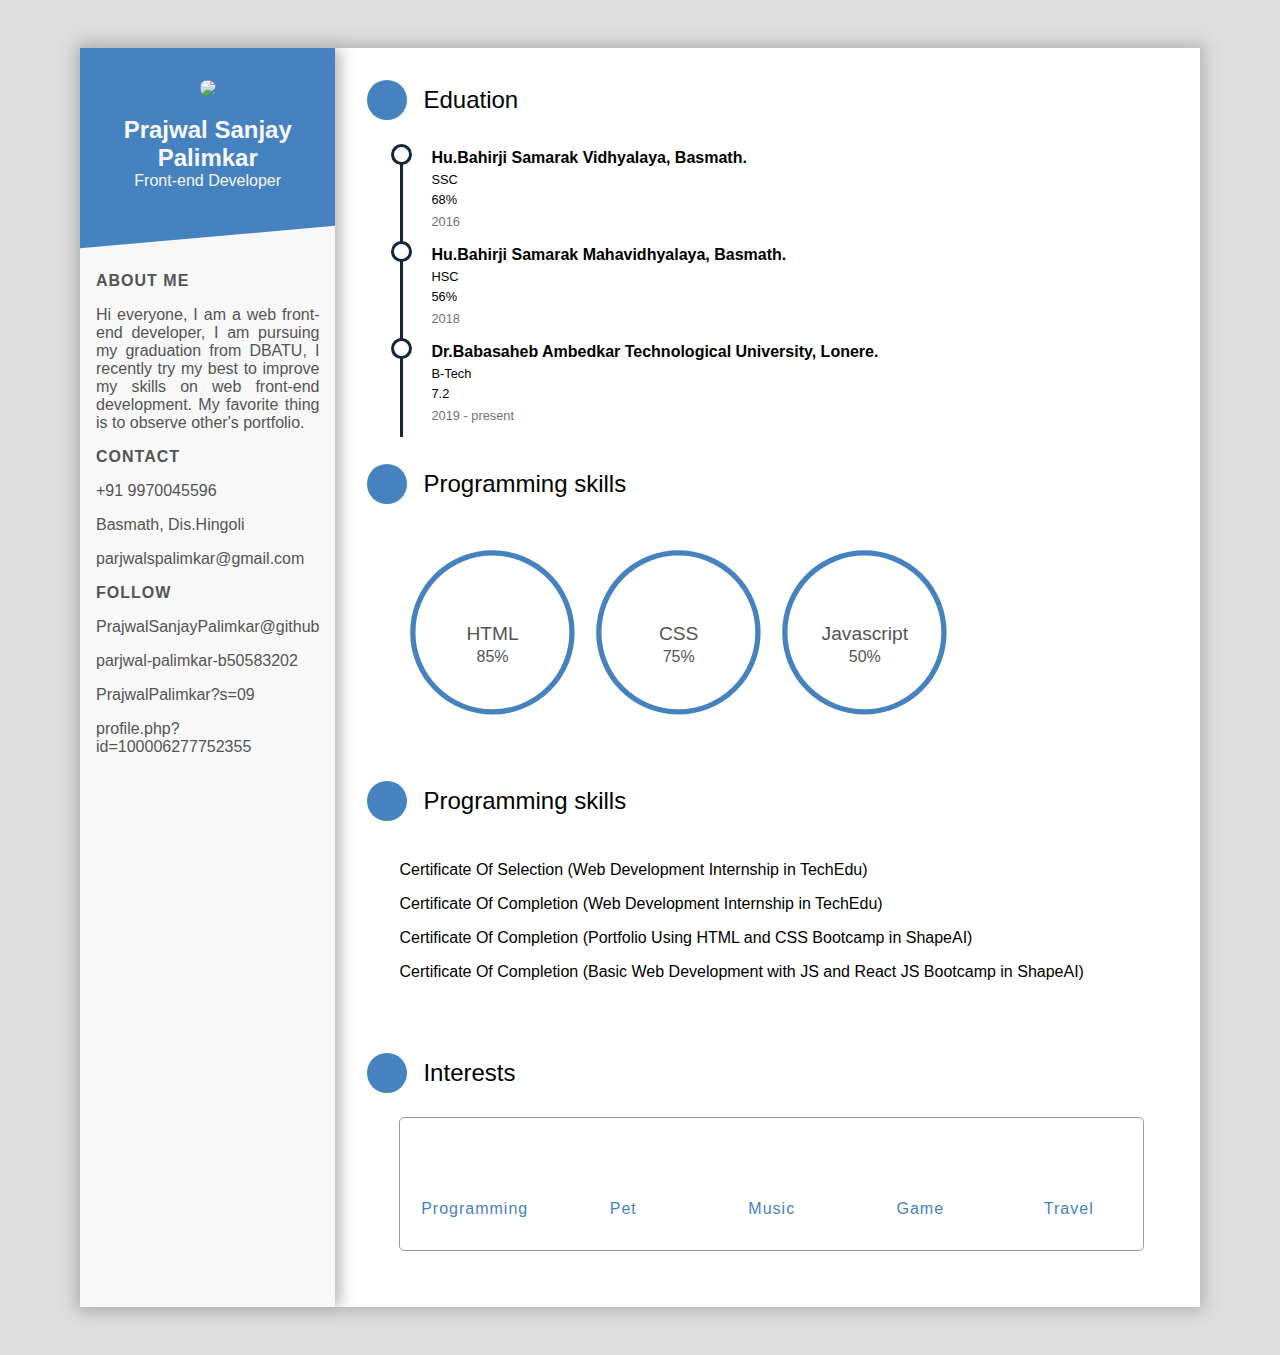
==== index.html @ c0f31a3d "Rename resume.html to index.html" ====
<!DOCTYPE html>
<html lang="en">
<head>
    <meta charset="UTF-8">
    <meta http-equiv="X-UA-Compatible" content="IE=edge">
    <meta name="viewport" content="width=device-width, initial-scale=1.0">
    <script src="https://kit.fontawesome.com/4189f698d1.js" crossorigin="anonymous"></script>
    <link rel="stylesheet" href="style.css">
    <title>Resume Web Page</title>
</head>
<body>
    <div class="wrapper">
        <div class="intro">
          <div class="profile">
            <div class="photo">
              <img src="https://i.imgur.com/zh9eNsh.jpg">
            </div>
            <div class="bio">
              <h1 class="name">Prajwal Sanjay Palimkar</h1>
              <p class="profession">Front-end Developer</p>
            </div>
          </div>
          <div class="intro-section about">
            <h1 class="title">about me</h1>
            <p class="paragraph">
              Hi everyone, I am a web front-end developer, I am pursuing my graduation from DBATU, I recently try my best to improve my skills on web front-end development. My favorite thing is to observe other's portfolio.
            </p>
          </div>
          <div class="intro-section contact">
            <h1 class="title">Contact</h1>
            <div class="info-section">
              <i class="fas fa-phone"></i>
              <span>+91 9970045596</span>
            </div>
            <div class="info-section">
              <i class="fas fa-map-marker-alt"></i>
              <span>Basmath, Dis.Hingoli</span>
            </div>
            <div class="info-section">
              <i class="fas fa-envelope"></i>
              <span>parjwalspalimkar@gmail.com</span>
            </div>
          </div>
          <div class="intro-section follow">
            <h1 class="title">Follow</h1>
            <div class="info-section link">
              <i class="fab fa-github"></i>
              <a target="_blank" rel="author" href="https://github.com/PrajwalSanjayPalimkar"target=_blank>
                <span>PrajwalSanjayPalimkar@github</span>
              </a>
            </div>
            <div class="info-section link">
              <i class="fab fa-linkedin"></i>
              <a target="_blank" rel="author" href="https://www.linkedin.com/in/parjwal-palimkar-b50583202"target=_blank>
                <span>parjwal-palimkar-b50583202</span>
              </a>
            </div>
            <div class="info-section link">
              <i class="fab fa-twitter"></i>
              <a target="_blank" rel="author" href="https://twitter.com/PrajwalPalimkar?s=09"target=_blank>
                <span>PrajwalPalimkar?s=09</span>
              </a>
            </div>
            <div class="info-section link">
              <i class="fab fa-facebook"></i>
              <a target="_blank" rel="author" href="https://www.facebook.com/profile.php?id=100006277752355"target=_blank>
                <span>profile.php?id=100006277752355</span>
              </a>
            </div>
          </div>
        </div>
        <div class="detail">
          <div class="detail-section edu">
            <div class="detail-title">
              <div class="title-icon">
                <i class="fas fa-user-graduate"></i>
              </div>
              <span>Eduation</span>
            </div>
            <div class="detail-content">
              <div class="timeline-block">
                <h1>Hu.Bahirji Samarak Vidhyalaya, Basmath.</h1>
                <p>SSC</p>
                <p>68%</p>
                <time>2016</time>
              </div>
              <div class="timeline-block">
                <h1>Hu.Bahirji Samarak Mahavidhyalaya, Basmath.</h1>
                <p>HSC</p>
                <p>56%</p>
                <time>2018</time>
              </div>
              <div class="timeline-block">
                <h1>Dr.Babasaheb Ambedkar Technological University, Lonere.</h1>
                <p>B-Tech</p>
                <p>7.2</p>
                <time>2019 - present</time>
              </div>
            </div>
          </div>
           <div class="detail-section tool-skill">
            <div class="detail-title">
              <div class="title-icon">
                <i class="fas fa-laptop-code"></i>
              </div>
              <span>Programming skills</span>
            </div>
            <div class="detail-content">
              <ul class="tool-list">
                <li>
                  <svg viewbox="0 0 100 100">
                    <circle cx="50" cy="50" r="45"></circle>
                    <circle class="cbar" cx="50" cy="50" r="45" style="--percent: 0.85"></circle>
                  </svg>
                  <span class="tl-name">HTML</span>
                  <span class="tl-exp">85%</span>
                </li>
                <li>
                  <svg viewbox="0 0 100 100">
                    <circle cx="50" cy="50" r="45"></circle>
                    <circle class="cbar" cx="50" cy="50" r="45" style="--percent: 0.75"></circle>
                  </svg>
                  <span class="tl-name">CSS</span>
                  <span class="tl-exp">75%</span>
                </li>
                <li>
                  <svg viewbox="0 0 100 100">
                    <circle cx="50" cy="50" r="45"></circle>
                    <circle class="cbar" cx="50" cy="50" r="45" style="--percent: 0.5"></circle>
                  </svg>
                  <span class="tl-name">Javascript</span>
                  <span class="tl-exp">50%</span>
                </li>
                <li>
              </ul>
            </div>
          </div>
          <div class="detail-section pg-skill">
            <div class="detail-title">
              <div class="title-icon">
                <i class="fas fa-certificate"></i>
              </div>
              <span>Programming skills</span>
            </div>
            <div class="detail-content">
              <ul class="pg-list">
                <li>
                  Certificate Of Selection  (Web Development Internship in TechEdu)
                 </li>
                 <li>
                  Certificate Of Completion  (Web Development Internship in TechEdu)
                  </li>
                <li>
                  Certificate Of Completion  (Portfolio Using HTML and CSS Bootcamp in ShapeAI)
                  </li>
                <li>
                  Certificate Of Completion  (Basic Web Development with JS and React JS Bootcamp in ShapeAI)
                  </li>
              </ul>
            </div>
          </div>
          <div class="detail-section tool-skill">
            <div class="detail-title">   
          </div>
          </div>
          <div class="detail-section interests">
            <div class="detail-title">
              <div class="title-icon">
                <i class="fas fa-heart"></i>
              </div>
              <span>Interests</span>
            </div>
            <div class="detail-content">
              <div class="outer-frame">
                <ul class="favor-list">
                  <li>
                    <i class="fas fa-code"></i>
                    <span>Programming</span>
                  </li>
                  <li>
                    <i class="fas fa-paw"></i>
                    <span>Pet</span>
                  </li>
                  <li>
                    <i class="fas fa-headphones-alt"></i>
                    <span>Music</span>
                  </li>
                  <li>
                    <i class="fas fa-gamepad"></i>
                    <span>Game</span>
                  </li>
                  <li>
                    <i class="fas fa-car-alt"></i>
                    <span>Travel</span>
                  </li>
                </ul>
              </div>
            </div>
          </div>
        </div>
      </div>
</body>
</html>
---- style.css ----
:root {
	--color-gray-light-1: #f8f8f8;
	--color-gray-light-2: #e9e9e9;
	--color-gray-light-3: #dedede;
	--color-gray-dark-1: #545454;
	--color-gray-dark-2: #737373;
	--color-gray-dark-3: #9a9a9a;
	--color-blue-dark-1: #00387f;
	--color-tiffany: #00a6a6;
	--profile-theme: #4682bf;
	--timeline-circle-theme: #14253e;
	--pgbar-length: 100%;
	--MATH-PI: 3.1415px;
	--percent: 100;
}

html {
	font-size: 100%;
    font-family: 'PT Sans', sans-serif;
}

* {
	box-sizing: border-box;
}

body {
	margin: 0;
	padding: 3rem 1rem;
	min-height: 100vh;
	background-color: var(--color-gray-light-3);
}

.wrapper {
	margin: 0 auto;
	max-width: 70rem;
	background-color: var(--color-gray-light-2);
	display: flex;
	box-shadow: 0px 0px 15px 4px #b3b3b3;
}

.intro {
	flex: 0 0 250px;
	background-color: var(--color-gray-light-1);
	box-shadow: 5px 0px 15px 0px #b3b3b3;
	z-index: 5;
}

.profile {
	position: relative;
	background-color: var(--profile-theme);
	padding: 2rem 1rem;
	margin-bottom: 50px;
	text-align: center;
	user-select: none;
}

.profile::after {
	content: " ";
	position: absolute;
	left: 0;
	bottom: -15px;
	width: 100%;
	height: 30px;
	background-color: var(--profile-theme);
	transform: skewY(-5deg);
}

.photo img {
	width: 80%;
	border-radius: 50%;
}

.bio .name {
	font-size: 1.5rem;
	text-align: center;
	color: var(--color-gray-light-1);
	margin: 0;
	margin-top: 1rem;
}

.bio .profession {
	font-size: 1rem;
	text-align: center;
	color: var(--color-gray-light-1);
	margin: 0;
}

.intro-section {
	padding: 0 1rem;
	color: var(--color-gray-dark-1);
}

.intro-section .title {
	font-size: 1rem;
	font-weight: bold;
	text-transform: uppercase;
	letter-spacing: 1px;
}

.about .paragraph {
	text-align: justify;
}

.info-section {
	margin: 1rem 0;
}

.info-section span {
	position: relative;
	transition: all 0.3s;
}

.info-section i {
	color: var(--profile-theme);
	width: 20px;
	height: 20px;
}

.link a {
	text-decoration: none;
	color: inherit;
}

.link span::after {
	position: absolute;
	content: '';
	left: 50%;
	bottom: -3px;
	width: 0;
	height: 2px;
	background-color: var(--profile-theme);
	transition: width 0.3s;
	transition-timing-function: cubic-bezier(.92,.57,.33,1.02);
	transform: translate(-50%, 0);
}

.link span:hover {
	color: var(--profile-theme);
}

.link span:hover::after {
	width: 100%;
}

.detail {
	flex: 1 0 0;
	background-color: white;
	padding: 2rem;
}

.detail-section {
	transition: all 0.3s;
}

.detail-section:not(:last-of-type) {
	padding-bottom: 1rem;
}

.detail-title {
	display: flex;
	align-items: center;
}

.detail-section > .detail-content {
	padding: 1.5rem;
	padding-left: 2rem;
	user-select: none;
}

.detail-section.edu > .detail-content {
	padding-left: calc(1.5rem + 10px);
}

.title-icon + span {
	font-size: 1.5rem;
	transition: all 0.3s;
}

.title-icon {
	display: inline-flex;
	justify-content: center;
	align-items: center;
	padding: 1rem;
	margin-right: 1rem;
	width: 2.5rem;
	height: 2.5rem;
	background-color: var(--profile-theme);
	border-radius: 50%;
	transition: all 0.3s;
}

.title-icon i {
	color: white;
	line-height: 1rem;
	font-size: 1rem;
	text-align: center;
}

.detail-section:hover .title-icon {
	transform: scale(1.5);
	margin-right: 1.5rem;
}

.detail-section:hover .title-icon + span {
	letter-spacing: 1.5px;
}

.timeline-block {
	position: relative;
	padding-left: 30px;
}

.timeline-block:not(:last-of-type) {
	margin-bottom: 1rem;	
}

.timeline-block h1 {
	font-size: 1rem;
	margin: 5px 0;
	transition: all 0.3s;
}

.timeline-block p {
	font-size: 0.8rem;
	margin: 5px 0;
}

.timeline-block time {
	font-size: 0.8rem;
	color: var(--color-gray-dark-2);
}

.timeline-block::before {
	position: absolute;
	content: '';
	width: 15px;
	height: 15px;
	background-color: white;
	border: 3px solid var(--timeline-circle-theme);
	border-radius: 50%;
	left: -10px;
	top: -5px;
}

.timeline-block::after {
	position: absolute;
	content: '';
	width: 3px;
	height: 100%;
	background-color: var(--timeline-circle-theme);
	left: -1px;
	top: 13px;
}

.timeline-block:hover h1 {
	color: var(--color-tiffany);
}

.timeline-block:hover::before {
	animation: circle 1.2s infinite;
}

.pg-list, .tool-list, .favor-list {
	padding: 0;
	list-style: none;
}

.pg-list > li {	
	margin: 1rem 0;
	display: flex;
	align-items: center;
}

.sb-skeleton {
	position: relative;
	flex: 1 0 auto;
	height: 2px;
	background-color: var(--color-gray-dark-3);
}

.pg-list > li > span {
	flex: 0 0 100px;
}

.sb-skeleton > .skillbar {
	position: absolute;
	left: 0;
	top: -1px;
	width: var(--pgbar-length);
	height: 4px;
	background-color: var(--profile-theme);
}

.tool-list {
	list-style: none;
	display: flex;
	justify-content: space-between;
}

.tool-list > li {
	position: relative;
	text-align: center;
	flex: 0 0 25%;
}

.tool-list > li > svg {
	position: relative;
	fill: transparent;
	width: 95%;
	transform: rotate(-90deg);
}

.tool-list > li > svg > circle {
	stroke-width: 1px;
	stroke: #cdcdcd;
}

.tool-list > li > svg > circle.cbar {
	stroke-width: 3px;
	stroke: var(--profile-theme);
	stroke-linecap: round;
	stroke-dashoffset: 0;
	stroke-dasharray: calc(var(--MATH-PI) * 45 * 2);
	transition: all 0.8s;
	transition-timing-function: cubic-bezier(.64,.51,.16,.86);
}

.tool-list > li:hover > svg > circle.cbar {
	stroke-width: 4px;
	stroke: var(--color-tiffany);
	stroke-dashoffset: calc(var(--MATH-PI) * 45 * 2 * (1 - var(--percent)));
}

.tool-list > li > .tl-name,
.tool-list > li > .tl-exp {
	position: absolute;
	left: 50%;
	color: var(--color-gray-dark-1);
}

.tool-list > li > .tl-name {
	top: 50%;
	font-size: 1.2rem;
	transform: translate(-50%, -50%);
}

.tool-list > li > .tl-exp {	
	top: calc(50% + 1.4rem);
	font-size: 1rem;
	transform: translate(-50%, -50%);
}

.outer-frame {
	border: 1px solid var(--color-gray-dark-3);
	border-radius: 5px;
}

.favor-list {
	display: flex;
	flex-wrap: wrap;
	align-items: center;
	align-content: center;
}

.favor-list > li {
	display: flex;
	flex: 1 0 0;
	align-items: center;
	justify-content: baseline;
	flex-direction: column;
	color: var(--profile-theme);
	padding: 1rem 0;
	transition: all 0.3s;
}

.favor-list > li > i {
	display: inline-flex;
	justify-content: center;
	align-items: center;
	font-size: 40px;
	width: 50px;
	height: 50px;
}

.favor-list > li:hover {
	transform: scale(1.2);
	color: var(--color-tiffany);
}

.favor-list > li > span {
	letter-spacing: 1px;
}

@keyframes circle {
  0% {
    box-shadow: 0 0 0 0px rgba(51, 52, 57, 1);
  }

  100% {
    box-shadow: 0 0 0 6px rgba(51, 52, 57, 0);
  }
}

@media (max-width: 1024px) {
	html {
		font-size: 90%;
	}

	.wrapper {
		flex-direction: column;
	}

	.intro, .detail {
		flex: 0 0 100%;
		box-shadow: none;
	}

	.intro-section {
		padding: 0 2rem;
	}

	.profile {
		margin-bottom: 1rem;
	}

	.profile::after {
		display: none;
	}

	.photo img {
		width: 100px;
		height: 100px;
	}
}

@media (max-width: 768px) {
	html {
		font-size: 80%;
	}

	.tool-list {
		flex-wrap: wrap;
	}

	.tool-list > li {
		flex: 0 0 33.33%;
	}

	.favor-list > li {
		flex: 0 0 33.3333%;
	}
}
@media (max-width: 500px) {
	html {
		font-size: 70%;
	}
}
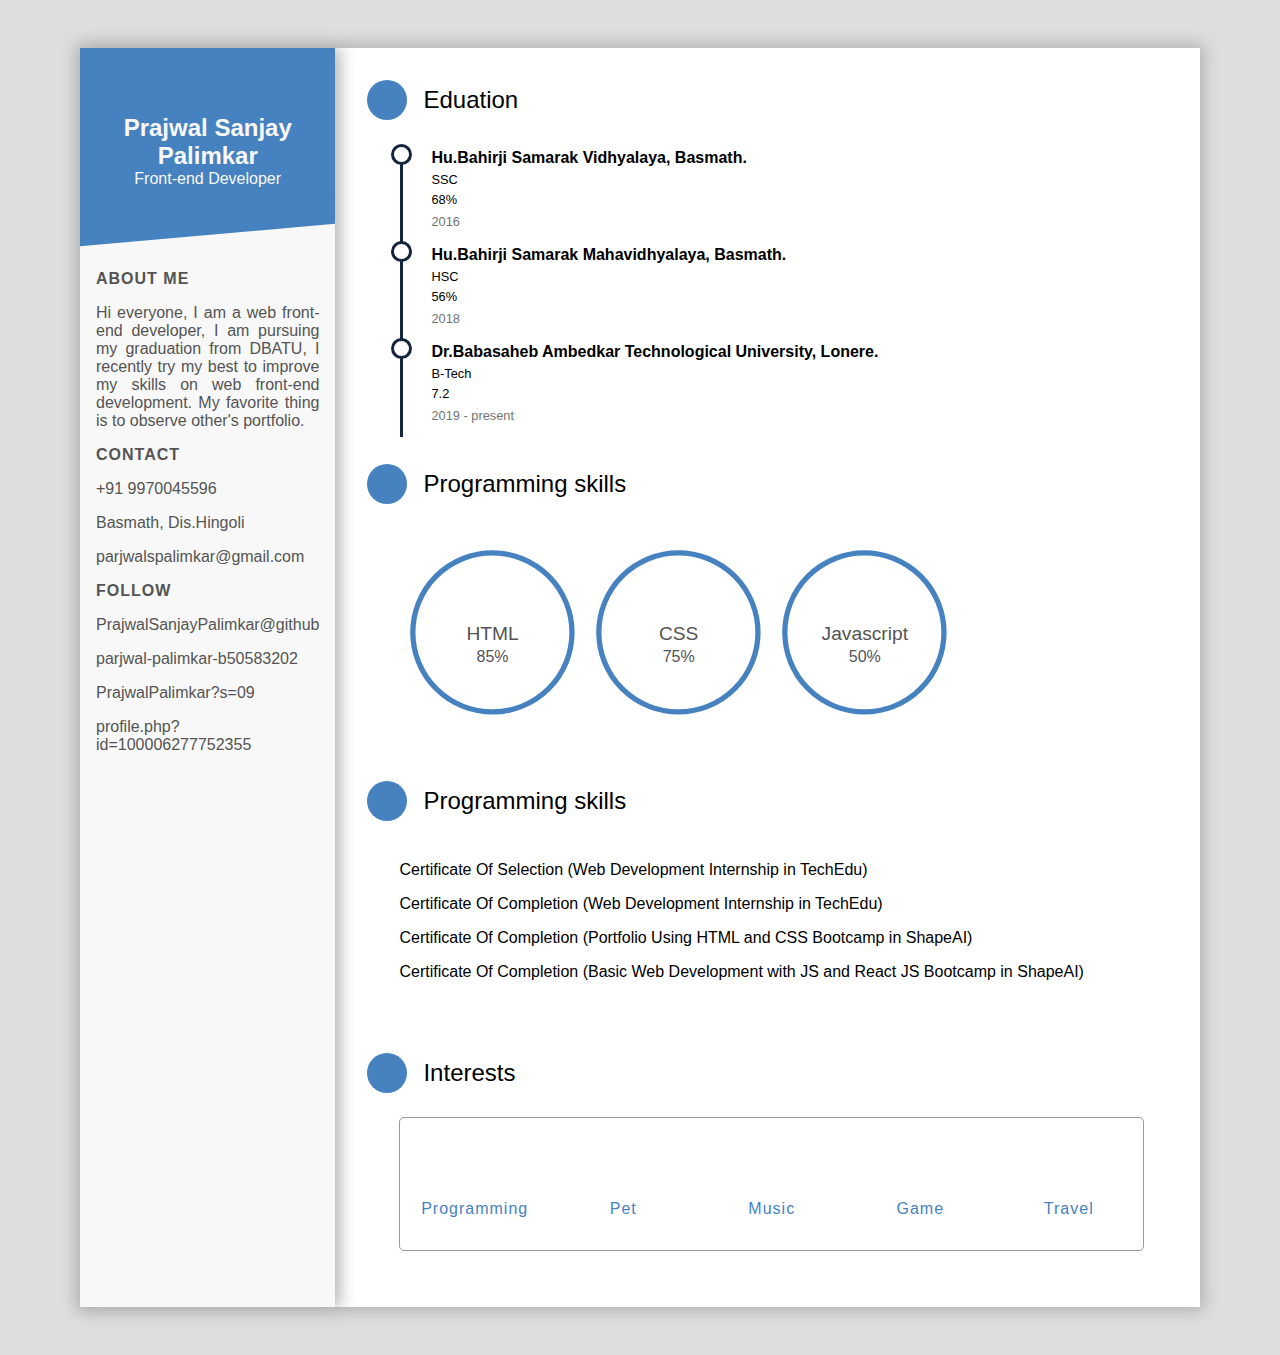
==== commit 5eaf3b3a: "Update index.html" ====
--- a/index.html
+++ b/index.html
@@ -13,7 +13,7 @@
         <div class="intro">
           <div class="profile">
             <div class="photo">
-              <img src="https://i.imgur.com/zh9eNsh.jpg">
+              <img src="">
             </div>
             <div class="bio">
               <h1 class="name">Prajwal Sanjay Palimkar</h1>
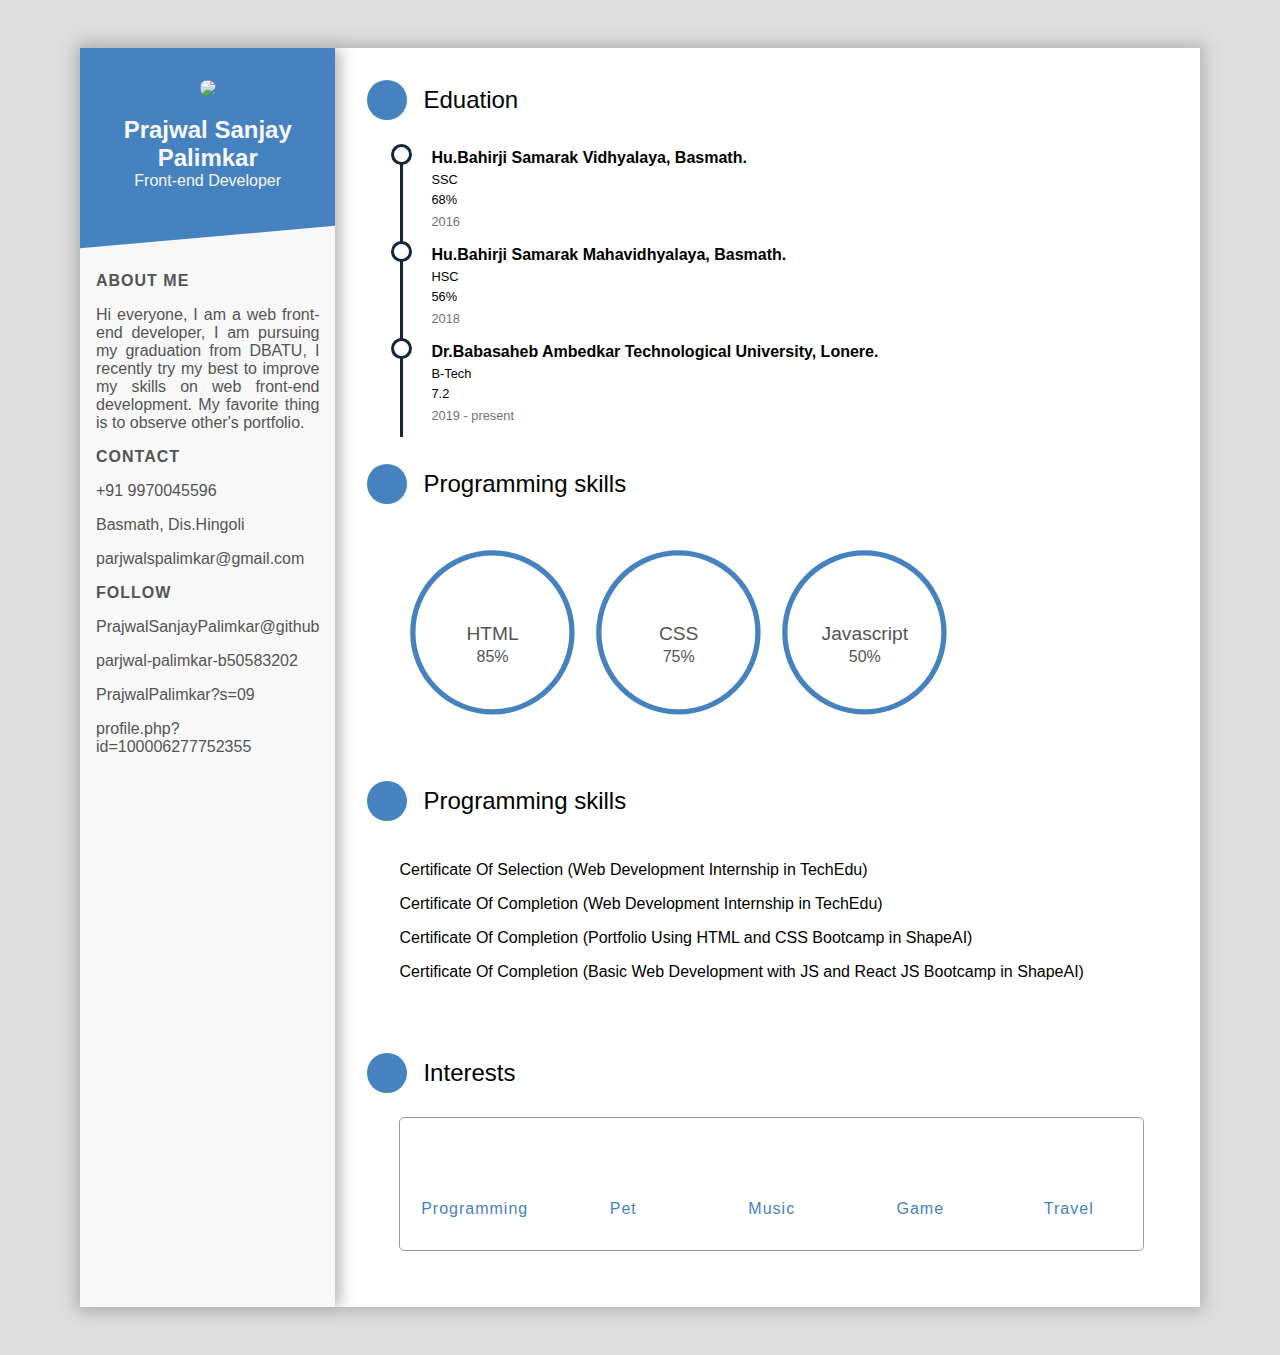
==== commit e52f4f7c: "Update index.html" ====
--- a/index.html
+++ b/index.html
@@ -13,7 +13,7 @@
         <div class="intro">
           <div class="profile">
             <div class="photo">
-              <img src="">
+              <img src="https://lh3.googleusercontent.com/proxy/BaRG8ABFZDdfn6nK7hh_vyN0kvwgWrfN1X9VluQgaQqTfDQCufF0wKPCaOnE8rMVotPrqy-Ro7CaVzP3sUhnOqT3hZsEdxfA-x22dpdfrdxLrNnjdzoR1lbxjOXlQhz6zMN049lW">
             </div>
             <div class="bio">
               <h1 class="name">Prajwal Sanjay Palimkar</h1>
